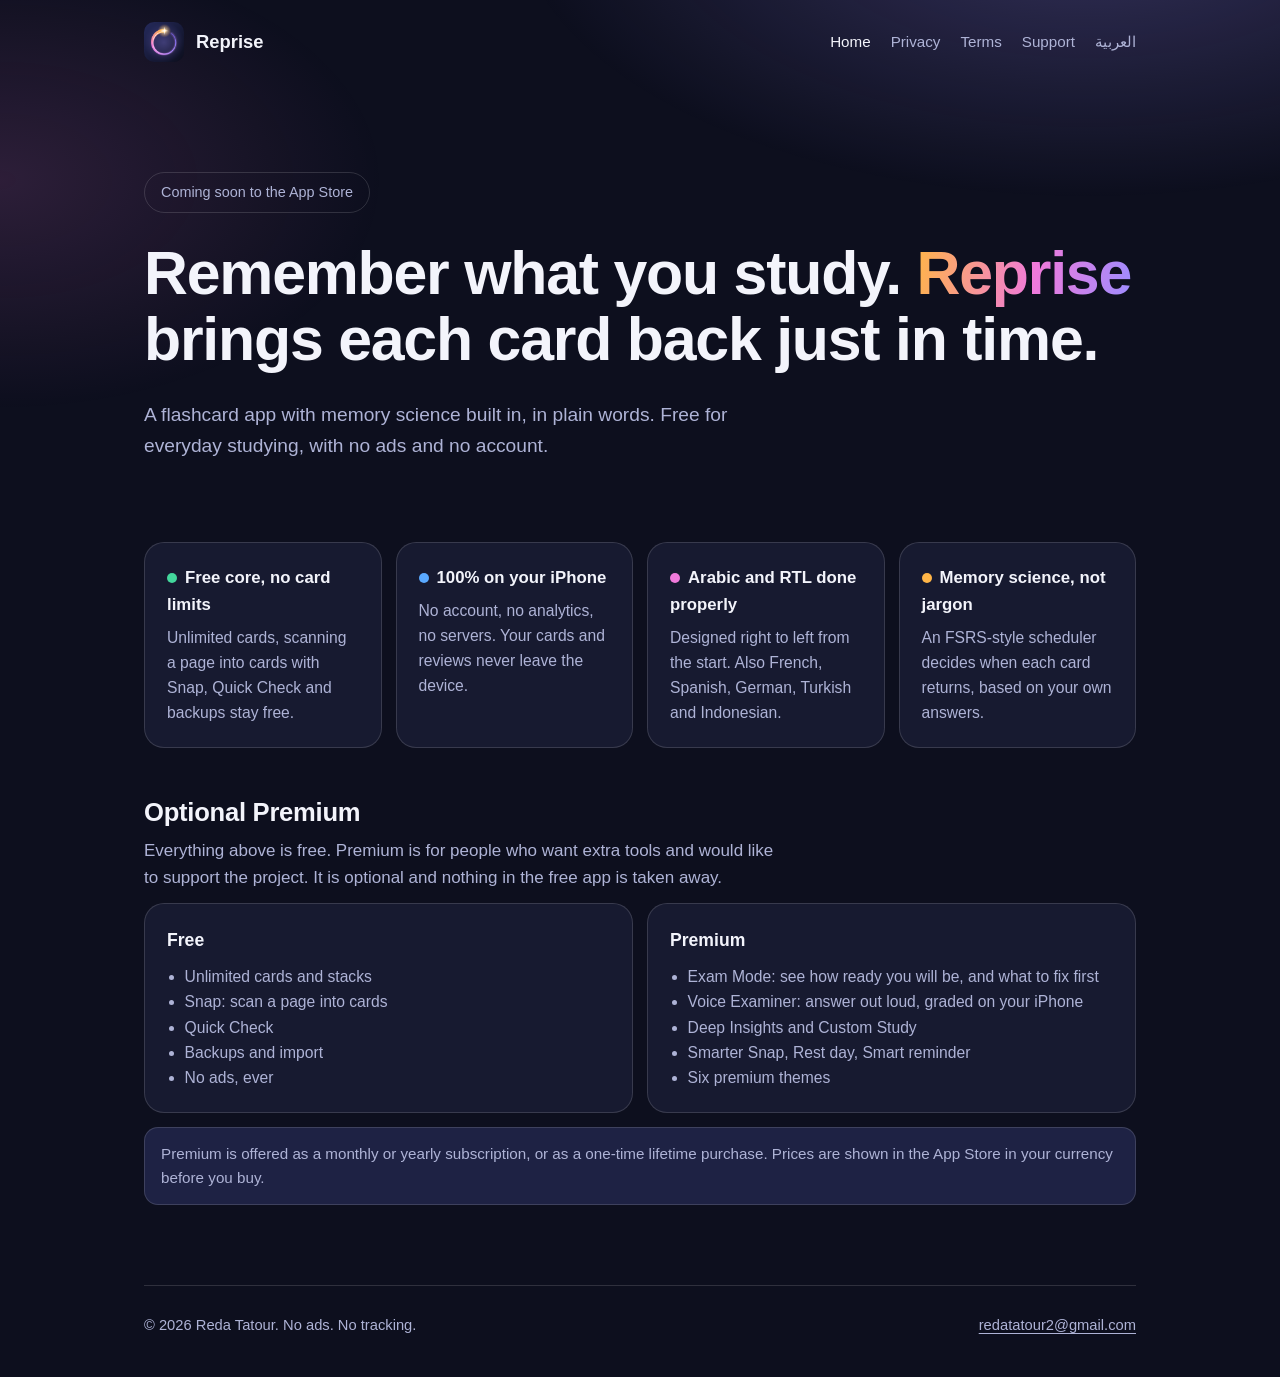
==== index.html @ 7a637fdc "Reprise website" ====
<!doctype html>
<html lang="en" dir="ltr">
<head>
<meta charset="utf-8">
<meta name="viewport" content="width=device-width, initial-scale=1">
<title>Reprise: Study that remembers for you.</title>
<meta name="description" content="Reprise is a free flashcard app that schedules each card at the moment you would forget it. No account, no ads, nothing leaves your iPhone.">
<meta name="color-scheme" content="dark">
<link rel="icon" href="icon.png">
<link rel="stylesheet" href="style.css">
</head>
<body>
<div class="wrap">
<header class="top">
<a class="brand" href="index.html"><img src="icon.png" alt="" width="40" height="40">Reprise</a>
<nav aria-label="Main"><a href="index.html" aria-current="page">Home</a><a href="privacy.html">Privacy</a><a href="terms.html">Terms</a><a href="support.html">Support</a><a href="ar/index.html" hreflang="ar">العربية</a></nav>
</header>
<main>
<div class="hero"><span class="pill">Coming soon to the App Store</span><h1>Remember what you study. <em>Reprise</em> brings each card back just in time.</h1><p class="lead">A flashcard app with memory science built in, in plain words. Free for everyday studying, with no ads and no account.</p></div>
<div class="grid"><div class="card"><h3><span class="dot" style="background:var(--jade)"></span>Free core, no card limits</h3><p>Unlimited cards, scanning a page into cards with Snap, Quick Check and backups stay free.</p></div><div class="card"><h3><span class="dot" style="background:var(--azure)"></span>100% on your iPhone</h3><p>No account, no analytics, no servers. Your cards and reviews never leave the device.</p></div><div class="card"><h3><span class="dot" style="background:var(--orchid)"></span>Arabic and RTL done properly</h3><p>Designed right to left from the start. Also French, Spanish, German, Turkish and Indonesian.</p></div><div class="card"><h3><span class="dot" style="background:var(--saffron)"></span>Memory science, not jargon</h3><p>An FSRS-style scheduler decides when each card returns, based on your own answers.</p></div></div>
<section><h2>Optional Premium</h2><p class="sub">Everything above is free. Premium is for people who want extra tools and would like to support the project. It is optional and nothing in the free app is taken away.</p><div class="tiers"><div class="card tier"><div class="name">Free</div><ul><li>Unlimited cards and stacks</li><li>Snap: scan a page into cards</li><li>Quick Check</li><li>Backups and import</li><li>No ads, ever</li></ul></div><div class="card tier"><div class="name">Premium</div><ul><li>Exam Mode: see how ready you will be, and what to fix first</li><li>Voice Examiner: answer out loud, graded on your iPhone</li><li>Deep Insights and Custom Study</li><li>Smarter Snap, Rest day, Smart reminder</li><li>Six premium themes</li></ul></div></div><p class="note" style="margin-top:14px">Premium is offered as a monthly or yearly subscription, or as a one-time lifetime purchase. Prices are shown in the App Store in your currency before you buy.</p></section>
</main>
<footer><span>© 2026 Reda Tatour. No ads. No tracking.</span><span><a href="mailto:redatatour2@gmail.com">redatatour2@gmail.com</a></span></footer>
</div>
</body>
</html>
---- style.css ----
:root {
  --canvas: #0d0f1e; --surface: #171a30; --raised: #1e2244;
  --text: #f3f4fb; --muted: #aeb3d6; --accent: #9d8cff; --line: rgba(255,255,255,.14);
  --saffron: #ffb547; --orchid: #f07adb; --jade: #43d79c; --azure: #5aa9ff;
}
* { box-sizing: border-box; }
html { -webkit-text-size-adjust: 100%; }
body {
  margin: 0; background: var(--canvas); color: var(--text);
  font: 17px/1.6 -apple-system, BlinkMacSystemFont, "SF Pro Text", "Segoe UI", Roboto, "Noto Sans Arabic", sans-serif;
}
body::before {
  content: ""; position: fixed; inset: 0; z-index: -1; pointer-events: none;
  background: radial-gradient(60rem 30rem at 85% -10%, rgba(157,140,255,.28), transparent 60%),
              radial-gradient(40rem 24rem at 0% 20%, rgba(240,122,219,.14), transparent 60%);
}
a { color: var(--accent); text-underline-offset: 3px; }
a:focus-visible, button:focus-visible { outline: 3px solid var(--accent); outline-offset: 3px; border-radius: 6px; }
.wrap { max-width: 64rem; margin: 0 auto; padding: 0 16px; }
header.top { display: flex; align-items: center; justify-content: space-between; gap: 16px; padding: 20px 0; flex-wrap: wrap; }
.brand { display: flex; align-items: center; gap: 12px; color: var(--text); text-decoration: none; font-weight: 700; font-size: 1.15rem; }
.brand img { width: 40px; height: 40px; border-radius: 10px; }
nav { display: flex; gap: 20px; flex-wrap: wrap; font-size: .95rem; }
nav a { color: var(--muted); text-decoration: none; min-height: 44px; display: inline-flex; align-items: center; }
nav a:hover, nav a[aria-current] { color: var(--text); }
.hero { padding: 56px 0 40px; display: grid; gap: 28px; }
.hero h1 { font-size: clamp(2.2rem, 7vw, 3.8rem); line-height: 1.08; margin: 0; letter-spacing: -.02em; }
.hero h1 em { font-style: normal; background: linear-gradient(100deg, var(--saffron), var(--orchid) 55%, var(--accent)); -webkit-background-clip: text; background-clip: text; color: transparent; }
.hero p.lead { font-size: 1.2rem; color: var(--muted); max-width: 38rem; margin: 0; }
.pill { justify-self: start; display: inline-block; padding: 8px 16px; border: 1px solid var(--line); border-radius: 999px; font-size: .9rem; color: var(--muted); }
.grid { display: grid; gap: 14px; grid-template-columns: repeat(auto-fit, minmax(12.5rem, 1fr)); margin: 24px 0 8px; }
.card { background: var(--surface); border: 1px solid var(--line); border-radius: 20px; padding: 22px; }
.card h3 { margin: 0 0 6px; font-size: 1.05rem; }
.card p { margin: 0; color: var(--muted); font-size: .98rem; }
.dot { width: 10px; height: 10px; border-radius: 50%; display: inline-block; margin-inline-end: 8px; }
section { padding: 36px 0 8px; }
section > h2 { font-size: 1.6rem; margin: 0 0 4px; letter-spacing: -.01em; }
section > p.sub { color: var(--muted); margin: 0 0 12px; max-width: 40rem; }
.tiers { display: grid; gap: 14px; grid-template-columns: repeat(auto-fit, minmax(16rem, 1fr)); }
.tier .name { font-weight: 700; font-size: 1.1rem; }
.tier ul { padding-inline-start: 1.1rem; margin: 10px 0 0; color: var(--muted); font-size: .98rem; }
.doc { max-width: 44rem; padding-bottom: 40px; }
.doc h1 { font-size: clamp(1.9rem, 5vw, 2.6rem); line-height: 1.15; margin: 32px 0 6px; }
.doc h2 { font-size: 1.25rem; margin: 32px 0 6px; }
.doc p, .doc li { color: var(--text); }
.doc .meta { color: var(--muted); font-size: .92rem; }
.note { background: var(--raised); border: 1px solid var(--line); border-radius: 14px; padding: 14px 16px; color: var(--muted); font-size: .95rem; }
footer { margin-top: 56px; padding: 28px 0 40px; border-top: 1px solid var(--line); color: var(--muted); font-size: .92rem; display: flex; gap: 12px 24px; flex-wrap: wrap; justify-content: space-between; }
footer a { color: var(--muted); }
@media (min-width: 52rem) { .hero { padding: 88px 0 56px; } }
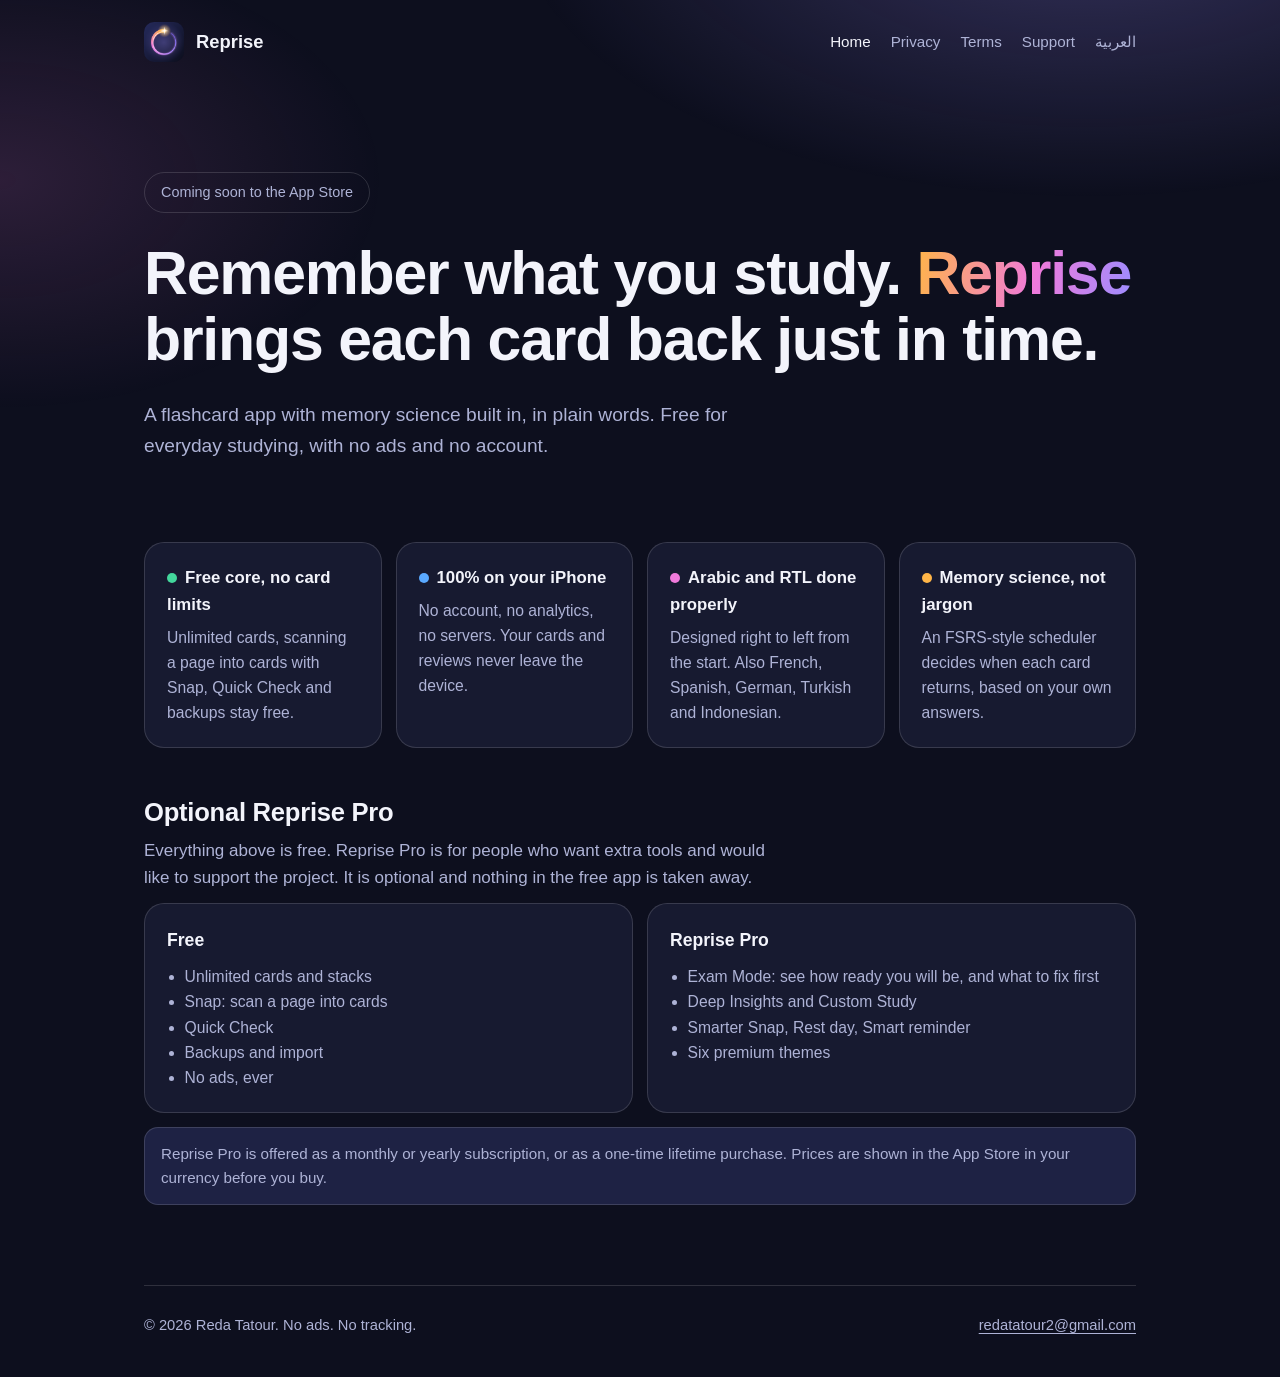
==== commit efff8f60: "Website: SEO metadata (canonical, hreflang, Open Graph, JSON-LD), sitemap, Reprise Pro naming" ====
--- a/index.html
+++ b/index.html
@@ -6,6 +6,19 @@
 <title>Reprise: Study that remembers for you.</title>
 <meta name="description" content="Reprise is a free flashcard app that schedules each card at the moment you would forget it. No account, no ads, nothing leaves your iPhone.">
 <meta name="color-scheme" content="dark">
+<link rel="canonical" href="https://redatatour2-oss.github.io/reprise-app/index.html">
+<link rel="alternate" hreflang="en" href="https://redatatour2-oss.github.io/reprise-app/index.html">
+<link rel="alternate" hreflang="ar" href="https://redatatour2-oss.github.io/reprise-app/ar/index.html">
+<link rel="alternate" hreflang="x-default" href="https://redatatour2-oss.github.io/reprise-app/index.html">
+<meta property="og:type" content="website">
+<meta property="og:site_name" content="Reprise">
+<meta property="og:title" content="Reprise: Study that remembers for you.">
+<meta property="og:description" content="Reprise is a free flashcard app that schedules each card at the moment you would forget it. No account, no ads, nothing leaves your iPhone.">
+<meta property="og:url" content="https://redatatour2-oss.github.io/reprise-app/index.html">
+<meta property="og:image" content="https://redatatour2-oss.github.io/reprise-app/icon.png">
+<meta property="og:locale" content="en_US">
+<meta name="twitter:card" content="summary">
+<script type="application/ld+json">{"@context": "https://schema.org", "@type": "SoftwareApplication", "name": "Reprise", "description": "Reprise is a free flashcard app that schedules each card at the moment you would forget it. No account, no ads, nothing leaves your iPhone.", "operatingSystem": "iOS", "applicationCategory": "EducationalApplication", "offers": {"@type": "Offer", "price": "0", "priceCurrency": "USD"}, "author": {"@type": "Person", "name": "Reda Tatour"}, "url": "https://redatatour2-oss.github.io/reprise-app/"}</script>
 <link rel="icon" href="icon.png">
 <link rel="stylesheet" href="style.css">
 </head>
@@ -18,7 +31,7 @@
 <main>
 <div class="hero"><span class="pill">Coming soon to the App Store</span><h1>Remember what you study. <em>Reprise</em> brings each card back just in time.</h1><p class="lead">A flashcard app with memory science built in, in plain words. Free for everyday studying, with no ads and no account.</p></div>
 <div class="grid"><div class="card"><h3><span class="dot" style="background:var(--jade)"></span>Free core, no card limits</h3><p>Unlimited cards, scanning a page into cards with Snap, Quick Check and backups stay free.</p></div><div class="card"><h3><span class="dot" style="background:var(--azure)"></span>100% on your iPhone</h3><p>No account, no analytics, no servers. Your cards and reviews never leave the device.</p></div><div class="card"><h3><span class="dot" style="background:var(--orchid)"></span>Arabic and RTL done properly</h3><p>Designed right to left from the start. Also French, Spanish, German, Turkish and Indonesian.</p></div><div class="card"><h3><span class="dot" style="background:var(--saffron)"></span>Memory science, not jargon</h3><p>An FSRS-style scheduler decides when each card returns, based on your own answers.</p></div></div>
-<section><h2>Optional Premium</h2><p class="sub">Everything above is free. Premium is for people who want extra tools and would like to support the project. It is optional and nothing in the free app is taken away.</p><div class="tiers"><div class="card tier"><div class="name">Free</div><ul><li>Unlimited cards and stacks</li><li>Snap: scan a page into cards</li><li>Quick Check</li><li>Backups and import</li><li>No ads, ever</li></ul></div><div class="card tier"><div class="name">Premium</div><ul><li>Exam Mode: see how ready you will be, and what to fix first</li><li>Voice Examiner: answer out loud, graded on your iPhone</li><li>Deep Insights and Custom Study</li><li>Smarter Snap, Rest day, Smart reminder</li><li>Six premium themes</li></ul></div></div><p class="note" style="margin-top:14px">Premium is offered as a monthly or yearly subscription, or as a one-time lifetime purchase. Prices are shown in the App Store in your currency before you buy.</p></section>
+<section><h2>Optional Reprise Pro</h2><p class="sub">Everything above is free. Reprise Pro is for people who want extra tools and would like to support the project. It is optional and nothing in the free app is taken away.</p><div class="tiers"><div class="card tier"><div class="name">Free</div><ul><li>Unlimited cards and stacks</li><li>Snap: scan a page into cards</li><li>Quick Check</li><li>Backups and import</li><li>No ads, ever</li></ul></div><div class="card tier"><div class="name">Reprise Pro</div><ul><li>Exam Mode: see how ready you will be, and what to fix first</li><li>Deep Insights and Custom Study</li><li>Smarter Snap, Rest day, Smart reminder</li><li>Six premium themes</li></ul></div></div><p class="note" style="margin-top:14px">Reprise Pro is offered as a monthly or yearly subscription, or as a one-time lifetime purchase. Prices are shown in the App Store in your currency before you buy.</p></section>
 </main>
 <footer><span>© 2026 Reda Tatour. No ads. No tracking.</span><span><a href="mailto:redatatour2@gmail.com">redatatour2@gmail.com</a></span></footer>
 </div>
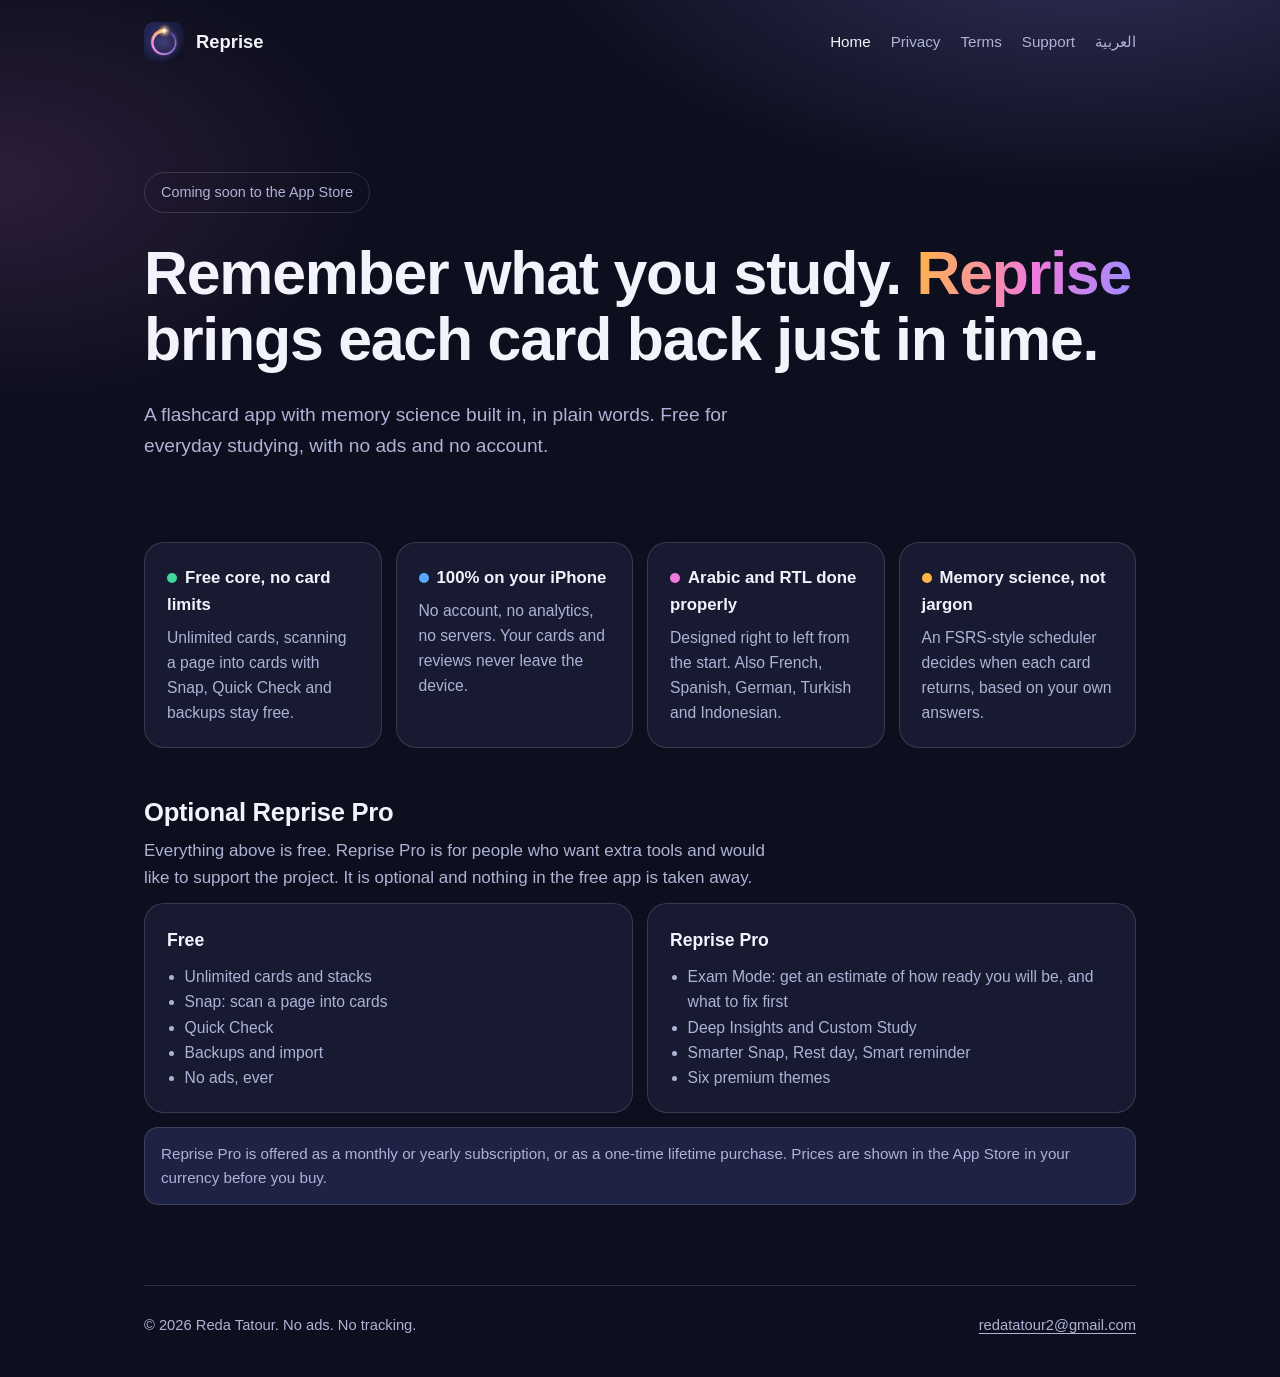
==== commit b6c27cb2: "Update privacy and terms: notification and hosting lines, effective 15 November 2026 Co-Authored-By:" ====
--- a/index.html
+++ b/index.html
@@ -31,7 +31,7 @@
 <main>
 <div class="hero"><span class="pill">Coming soon to the App Store</span><h1>Remember what you study. <em>Reprise</em> brings each card back just in time.</h1><p class="lead">A flashcard app with memory science built in, in plain words. Free for everyday studying, with no ads and no account.</p></div>
 <div class="grid"><div class="card"><h3><span class="dot" style="background:var(--jade)"></span>Free core, no card limits</h3><p>Unlimited cards, scanning a page into cards with Snap, Quick Check and backups stay free.</p></div><div class="card"><h3><span class="dot" style="background:var(--azure)"></span>100% on your iPhone</h3><p>No account, no analytics, no servers. Your cards and reviews never leave the device.</p></div><div class="card"><h3><span class="dot" style="background:var(--orchid)"></span>Arabic and RTL done properly</h3><p>Designed right to left from the start. Also French, Spanish, German, Turkish and Indonesian.</p></div><div class="card"><h3><span class="dot" style="background:var(--saffron)"></span>Memory science, not jargon</h3><p>An FSRS-style scheduler decides when each card returns, based on your own answers.</p></div></div>
-<section><h2>Optional Reprise Pro</h2><p class="sub">Everything above is free. Reprise Pro is for people who want extra tools and would like to support the project. It is optional and nothing in the free app is taken away.</p><div class="tiers"><div class="card tier"><div class="name">Free</div><ul><li>Unlimited cards and stacks</li><li>Snap: scan a page into cards</li><li>Quick Check</li><li>Backups and import</li><li>No ads, ever</li></ul></div><div class="card tier"><div class="name">Reprise Pro</div><ul><li>Exam Mode: see how ready you will be, and what to fix first</li><li>Deep Insights and Custom Study</li><li>Smarter Snap, Rest day, Smart reminder</li><li>Six premium themes</li></ul></div></div><p class="note" style="margin-top:14px">Reprise Pro is offered as a monthly or yearly subscription, or as a one-time lifetime purchase. Prices are shown in the App Store in your currency before you buy.</p></section>
+<section><h2>Optional Reprise Pro</h2><p class="sub">Everything above is free. Reprise Pro is for people who want extra tools and would like to support the project. It is optional and nothing in the free app is taken away.</p><div class="tiers"><div class="card tier"><div class="name">Free</div><ul><li>Unlimited cards and stacks</li><li>Snap: scan a page into cards</li><li>Quick Check</li><li>Backups and import</li><li>No ads, ever</li></ul></div><div class="card tier"><div class="name">Reprise Pro</div><ul><li>Exam Mode: get an estimate of how ready you will be, and what to fix first</li><li>Deep Insights and Custom Study</li><li>Smarter Snap, Rest day, Smart reminder</li><li>Six premium themes</li></ul></div></div><p class="note" style="margin-top:14px">Reprise Pro is offered as a monthly or yearly subscription, or as a one-time lifetime purchase. Prices are shown in the App Store in your currency before you buy.</p></section>
 </main>
 <footer><span>© 2026 Reda Tatour. No ads. No tracking.</span><span><a href="mailto:redatatour2@gmail.com">redatatour2@gmail.com</a></span></footer>
 </div>
